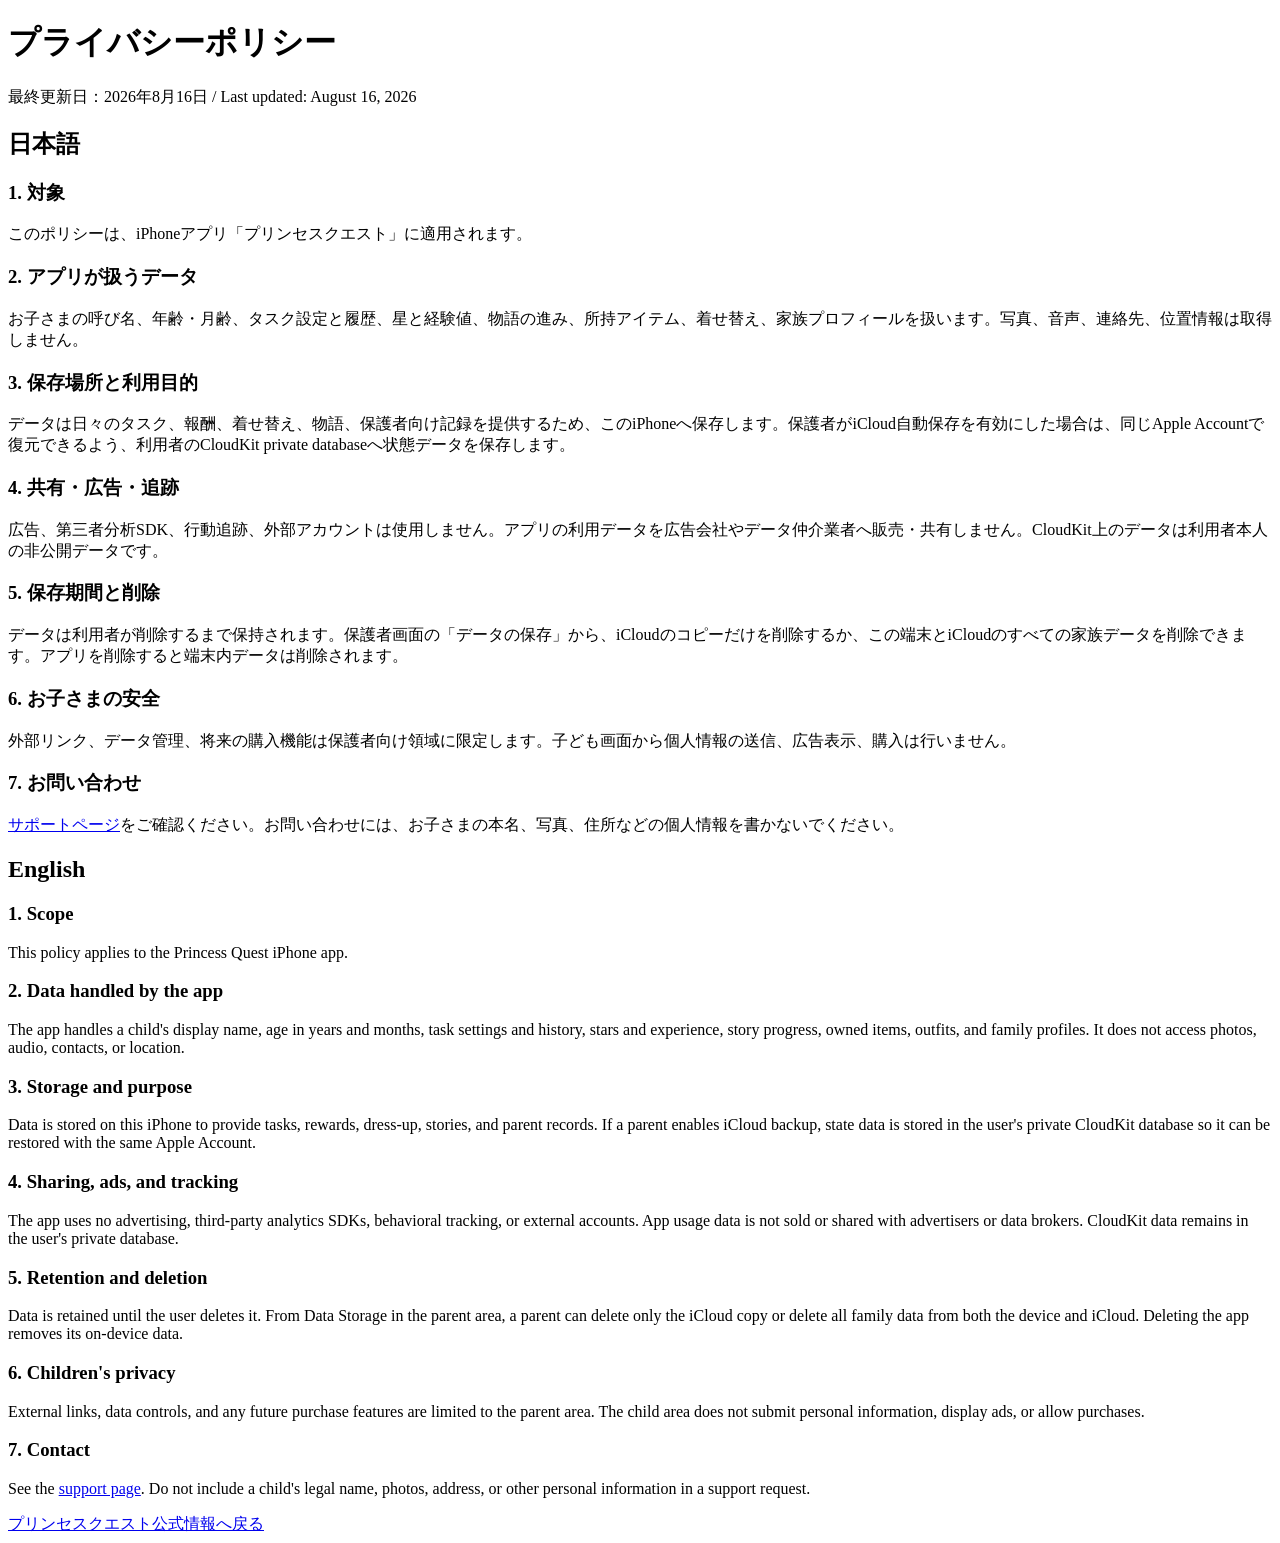
==== privacy/index.html @ f5a51528 "Add Princess Quest privacy terms and support pages" ====
<!doctype html>
<html lang="ja">
<head><meta charset="utf-8"><meta name="viewport" content="width=device-width,initial-scale=1"><title>プライバシーポリシー | プリンセスクエスト</title><link rel="stylesheet" href="/princess-quest-support/style.css"></head>
<body><main>
  <h1>プライバシーポリシー</h1>
  <p class="updated">最終更新日：2026年8月16日 / Last updated: August 16, 2026</p>
  <h2>日本語</h2>
  <h3>1. 対象</h3><p>このポリシーは、iPhoneアプリ「プリンセスクエスト」に適用されます。</p>
  <h3>2. アプリが扱うデータ</h3><p>お子さまの呼び名、年齢・月齢、タスク設定と履歴、星と経験値、物語の進み、所持アイテム、着せ替え、家族プロフィールを扱います。写真、音声、連絡先、位置情報は取得しません。</p>
  <h3>3. 保存場所と利用目的</h3><p>データは日々のタスク、報酬、着せ替え、物語、保護者向け記録を提供するため、このiPhoneへ保存します。保護者がiCloud自動保存を有効にした場合は、同じApple Accountで復元できるよう、利用者のCloudKit private databaseへ状態データを保存します。</p>
  <h3>4. 共有・広告・追跡</h3><p>広告、第三者分析SDK、行動追跡、外部アカウントは使用しません。アプリの利用データを広告会社やデータ仲介業者へ販売・共有しません。CloudKit上のデータは利用者本人の非公開データです。</p>
  <h3>5. 保存期間と削除</h3><p>データは利用者が削除するまで保持されます。保護者画面の「データの保存」から、iCloudのコピーだけを削除するか、この端末とiCloudのすべての家族データを削除できます。アプリを削除すると端末内データは削除されます。</p>
  <h3>6. お子さまの安全</h3><p>外部リンク、データ管理、将来の購入機能は保護者向け領域に限定します。子ども画面から個人情報の送信、広告表示、購入は行いません。</p>
  <h3>7. お問い合わせ</h3><p><a href="/princess-quest-support/support/">サポートページ</a>をご確認ください。お問い合わせには、お子さまの本名、写真、住所などの個人情報を書かないでください。</p>

  <h2>English</h2>
  <h3>1. Scope</h3><p class="en">This policy applies to the Princess Quest iPhone app.</p>
  <h3>2. Data handled by the app</h3><p class="en">The app handles a child's display name, age in years and months, task settings and history, stars and experience, story progress, owned items, outfits, and family profiles. It does not access photos, audio, contacts, or location.</p>
  <h3>3. Storage and purpose</h3><p class="en">Data is stored on this iPhone to provide tasks, rewards, dress-up, stories, and parent records. If a parent enables iCloud backup, state data is stored in the user's private CloudKit database so it can be restored with the same Apple Account.</p>
  <h3>4. Sharing, ads, and tracking</h3><p class="en">The app uses no advertising, third-party analytics SDKs, behavioral tracking, or external accounts. App usage data is not sold or shared with advertisers or data brokers. CloudKit data remains in the user's private database.</p>
  <h3>5. Retention and deletion</h3><p class="en">Data is retained until the user deletes it. From Data Storage in the parent area, a parent can delete only the iCloud copy or delete all family data from both the device and iCloud. Deleting the app removes its on-device data.</p>
  <h3>6. Children's privacy</h3><p class="en">External links, data controls, and any future purchase features are limited to the parent area. The child area does not submit personal information, display ads, or allow purchases.</p>
  <h3>7. Contact</h3><p class="en">See the <a href="/princess-quest-support/support/">support page</a>. Do not include a child's legal name, photos, address, or other personal information in a support request.</p>
  <footer><a href="/princess-quest-support/">プリンセスクエスト公式情報へ戻る</a></footer>
</main></body></html>
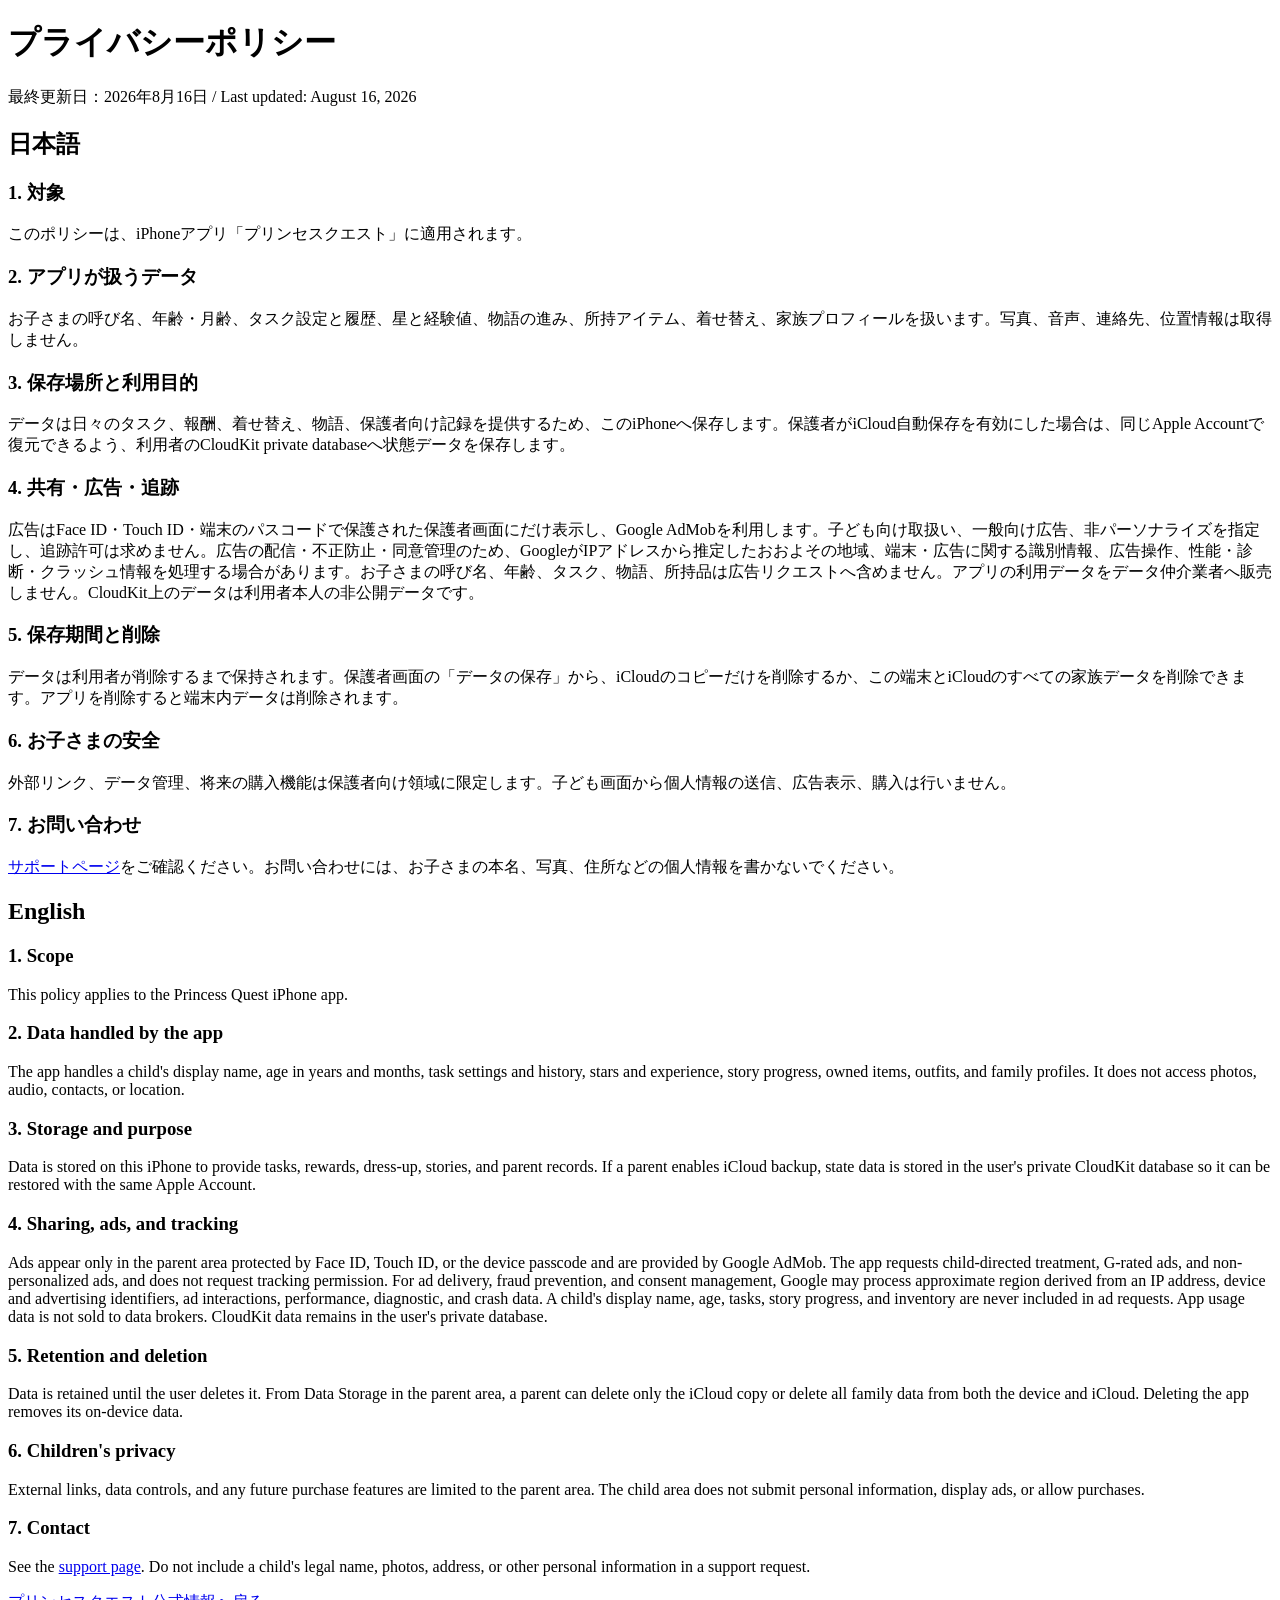
==== commit be63bc65: "Update privacy policy for parent-area ads" ====
--- a/privacy/index.html
+++ b/privacy/index.html
@@ -8,7 +8,7 @@
   <h3>1. 対象</h3><p>このポリシーは、iPhoneアプリ「プリンセスクエスト」に適用されます。</p>
   <h3>2. アプリが扱うデータ</h3><p>お子さまの呼び名、年齢・月齢、タスク設定と履歴、星と経験値、物語の進み、所持アイテム、着せ替え、家族プロフィールを扱います。写真、音声、連絡先、位置情報は取得しません。</p>
   <h3>3. 保存場所と利用目的</h3><p>データは日々のタスク、報酬、着せ替え、物語、保護者向け記録を提供するため、このiPhoneへ保存します。保護者がiCloud自動保存を有効にした場合は、同じApple Accountで復元できるよう、利用者のCloudKit private databaseへ状態データを保存します。</p>
-  <h3>4. 共有・広告・追跡</h3><p>広告、第三者分析SDK、行動追跡、外部アカウントは使用しません。アプリの利用データを広告会社やデータ仲介業者へ販売・共有しません。CloudKit上のデータは利用者本人の非公開データです。</p>
+  <h3>4. 共有・広告・追跡</h3><p>広告はFace ID・Touch ID・端末のパスコードで保護された保護者画面にだけ表示し、Google AdMobを利用します。子ども向け取扱い、一般向け広告、非パーソナライズを指定し、追跡許可は求めません。広告の配信・不正防止・同意管理のため、GoogleがIPアドレスから推定したおおよその地域、端末・広告に関する識別情報、広告操作、性能・診断・クラッシュ情報を処理する場合があります。お子さまの呼び名、年齢、タスク、物語、所持品は広告リクエストへ含めません。アプリの利用データをデータ仲介業者へ販売しません。CloudKit上のデータは利用者本人の非公開データです。</p>
   <h3>5. 保存期間と削除</h3><p>データは利用者が削除するまで保持されます。保護者画面の「データの保存」から、iCloudのコピーだけを削除するか、この端末とiCloudのすべての家族データを削除できます。アプリを削除すると端末内データは削除されます。</p>
   <h3>6. お子さまの安全</h3><p>外部リンク、データ管理、将来の購入機能は保護者向け領域に限定します。子ども画面から個人情報の送信、広告表示、購入は行いません。</p>
   <h3>7. お問い合わせ</h3><p><a href="/princess-quest-support/support/">サポートページ</a>をご確認ください。お問い合わせには、お子さまの本名、写真、住所などの個人情報を書かないでください。</p>
@@ -17,10 +17,9 @@
   <h3>1. Scope</h3><p class="en">This policy applies to the Princess Quest iPhone app.</p>
   <h3>2. Data handled by the app</h3><p class="en">The app handles a child's display name, age in years and months, task settings and history, stars and experience, story progress, owned items, outfits, and family profiles. It does not access photos, audio, contacts, or location.</p>
   <h3>3. Storage and purpose</h3><p class="en">Data is stored on this iPhone to provide tasks, rewards, dress-up, stories, and parent records. If a parent enables iCloud backup, state data is stored in the user's private CloudKit database so it can be restored with the same Apple Account.</p>
-  <h3>4. Sharing, ads, and tracking</h3><p class="en">The app uses no advertising, third-party analytics SDKs, behavioral tracking, or external accounts. App usage data is not sold or shared with advertisers or data brokers. CloudKit data remains in the user's private database.</p>
+  <h3>4. Sharing, ads, and tracking</h3><p class="en">Ads appear only in the parent area protected by Face ID, Touch ID, or the device passcode and are provided by Google AdMob. The app requests child-directed treatment, G-rated ads, and non-personalized ads, and does not request tracking permission. For ad delivery, fraud prevention, and consent management, Google may process approximate region derived from an IP address, device and advertising identifiers, ad interactions, performance, diagnostic, and crash data. A child's display name, age, tasks, story progress, and inventory are never included in ad requests. App usage data is not sold to data brokers. CloudKit data remains in the user's private database.</p>
   <h3>5. Retention and deletion</h3><p class="en">Data is retained until the user deletes it. From Data Storage in the parent area, a parent can delete only the iCloud copy or delete all family data from both the device and iCloud. Deleting the app removes its on-device data.</p>
   <h3>6. Children's privacy</h3><p class="en">External links, data controls, and any future purchase features are limited to the parent area. The child area does not submit personal information, display ads, or allow purchases.</p>
   <h3>7. Contact</h3><p class="en">See the <a href="/princess-quest-support/support/">support page</a>. Do not include a child's legal name, photos, address, or other personal information in a support request.</p>
   <footer><a href="/princess-quest-support/">プリンセスクエスト公式情報へ戻る</a></footer>
 </main></body></html>
-
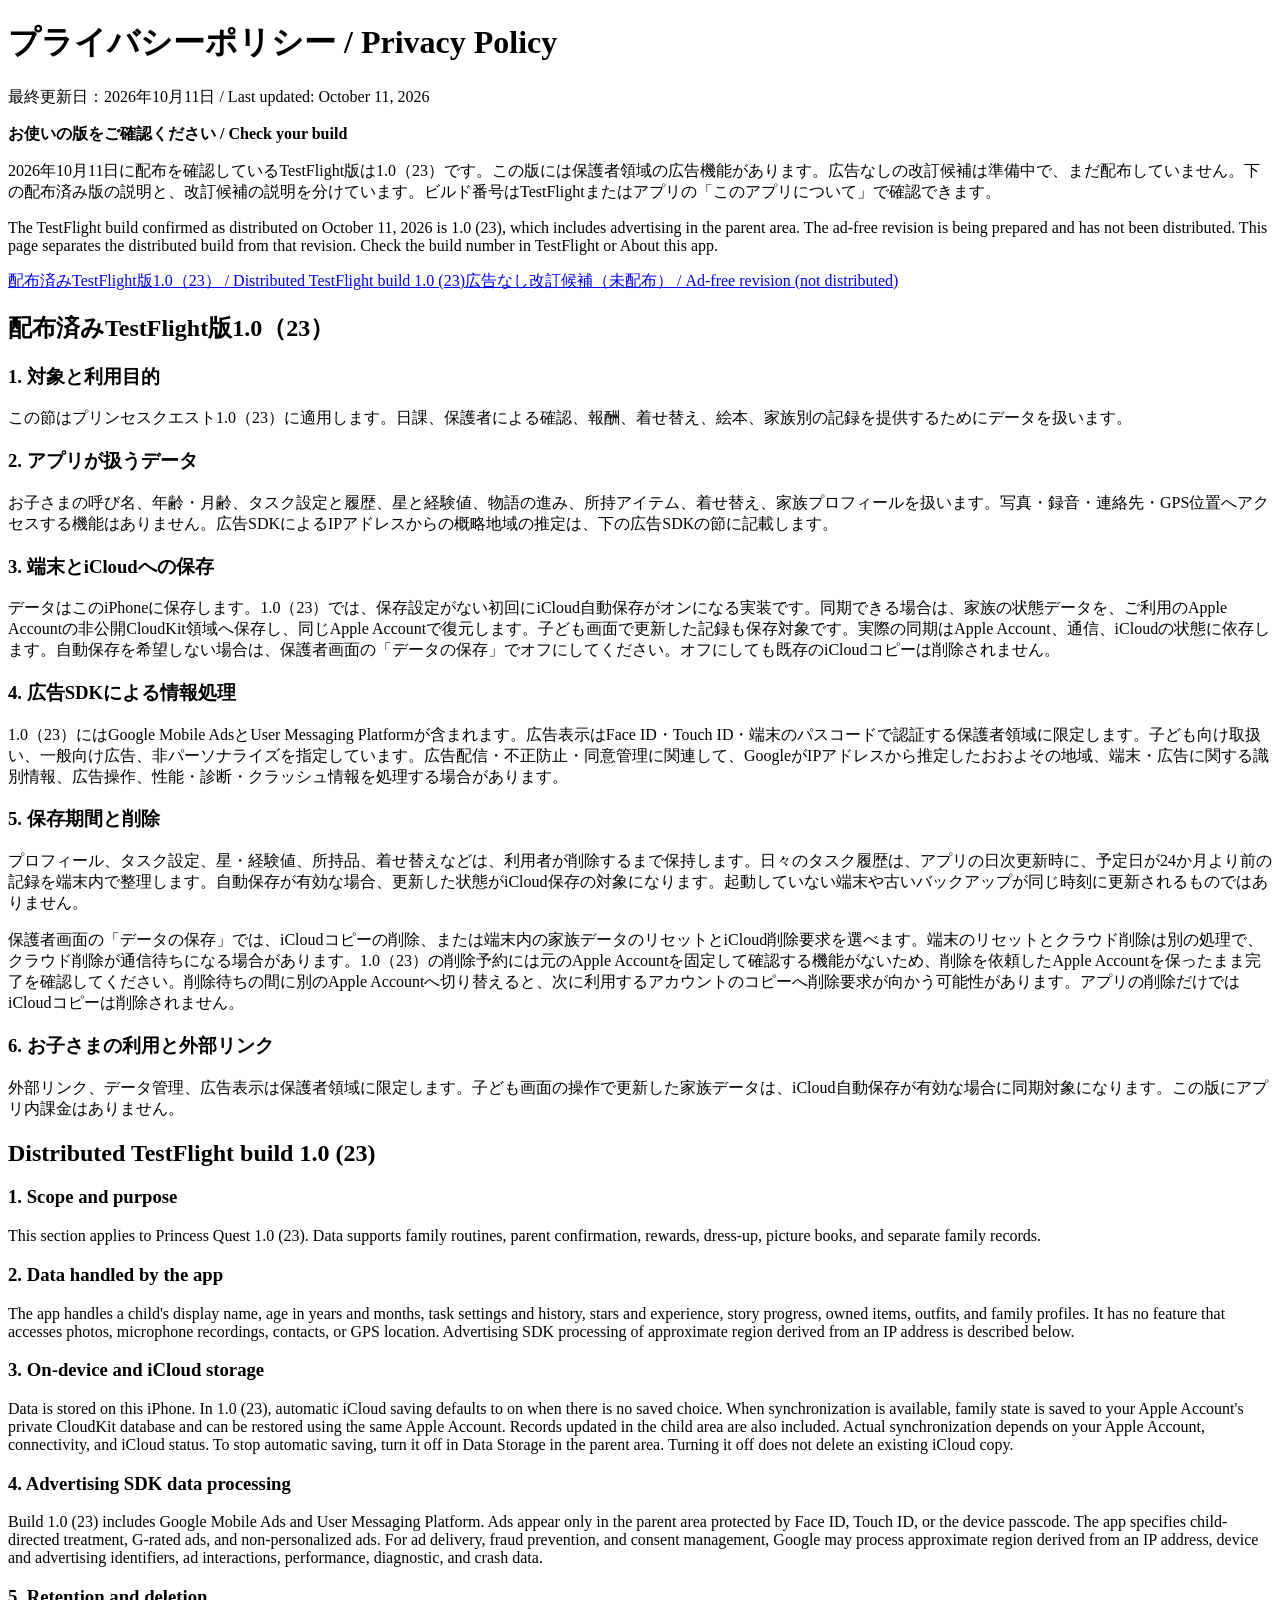
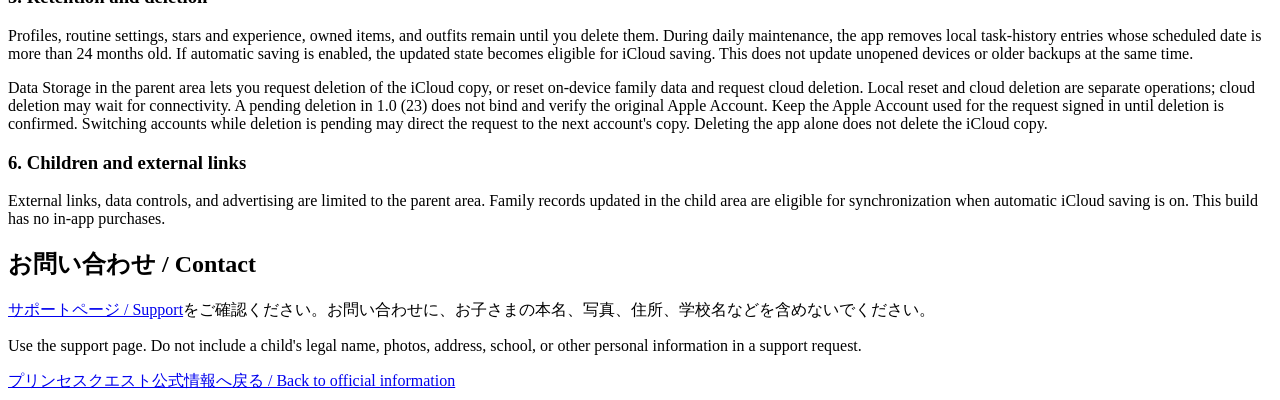
==== commit a5e93906: "Clarify privacy and support for distributed build23 and ad-free revision" ====
--- a/privacy/index.html
+++ b/privacy/index.html
@@ -2,24 +2,47 @@
 <html lang="ja">
 <head><meta charset="utf-8"><meta name="viewport" content="width=device-width,initial-scale=1"><title>プライバシーポリシー | プリンセスクエスト</title><link rel="stylesheet" href="/princess-quest-support/style.css"></head>
 <body><main>
-  <h1>プライバシーポリシー</h1>
-  <p class="updated">最終更新日：2026年8月16日 / Last updated: August 16, 2026</p>
-  <h2>日本語</h2>
-  <h3>1. 対象</h3><p>このポリシーは、iPhoneアプリ「プリンセスクエスト」に適用されます。</p>
-  <h3>2. アプリが扱うデータ</h3><p>お子さまの呼び名、年齢・月齢、タスク設定と履歴、星と経験値、物語の進み、所持アイテム、着せ替え、家族プロフィールを扱います。写真、音声、連絡先、位置情報は取得しません。</p>
-  <h3>3. 保存場所と利用目的</h3><p>データは日々のタスク、報酬、着せ替え、物語、保護者向け記録を提供するため、このiPhoneへ保存します。保護者がiCloud自動保存を有効にした場合は、同じApple Accountで復元できるよう、利用者のCloudKit private databaseへ状態データを保存します。</p>
-  <h3>4. 共有・広告・追跡</h3><p>広告はFace ID・Touch ID・端末のパスコードで保護された保護者画面にだけ表示し、Google AdMobを利用します。子ども向け取扱い、一般向け広告、非パーソナライズを指定し、追跡許可は求めません。広告の配信・不正防止・同意管理のため、GoogleがIPアドレスから推定したおおよその地域、端末・広告に関する識別情報、広告操作、性能・診断・クラッシュ情報を処理する場合があります。お子さまの呼び名、年齢、タスク、物語、所持品は広告リクエストへ含めません。アプリの利用データをデータ仲介業者へ販売しません。CloudKit上のデータは利用者本人の非公開データです。</p>
-  <h3>5. 保存期間と削除</h3><p>データは利用者が削除するまで保持されます。保護者画面の「データの保存」から、iCloudのコピーだけを削除するか、この端末とiCloudのすべての家族データを削除できます。アプリを削除すると端末内データは削除されます。</p>
-  <h3>6. お子さまの安全</h3><p>外部リンク、データ管理、将来の購入機能は保護者向け領域に限定します。子ども画面から個人情報の送信、広告表示、購入は行いません。</p>
-  <h3>7. お問い合わせ</h3><p><a href="/princess-quest-support/support/">サポートページ</a>をご確認ください。お問い合わせには、お子さまの本名、写真、住所などの個人情報を書かないでください。</p>
+  <h1>プライバシーポリシー / Privacy Policy</h1>
+  <p class="updated">最終更新日：2026年10月11日 / Last updated: October 11, 2026</p>
+  <div class="notice">
+    <strong>お使いの版をご確認ください / Check your build</strong>
+    <p>2026年10月11日に配布を確認しているTestFlight版は1.0（23）です。この版には保護者領域の広告機能があります。広告なしの改訂候補は準備中で、まだ配布していません。下の配布済み版の説明と、改訂候補の説明を分けています。ビルド番号はTestFlightまたはアプリの「このアプリについて」で確認できます。</p>
+    <p class="en" lang="en">The TestFlight build confirmed as distributed on October 11, 2026 is 1.0 (23), which includes advertising in the parent area. The ad-free revision is being prepared and has not been distributed. This page separates the distributed build from that revision. Check the build number in TestFlight or About this app.</p>
+  </div>
+  <nav><a href="#build23">配布済みTestFlight版1.0（23） / Distributed TestFlight build 1.0 (23)</a><a href="/princess-quest-support/privacy/ad-free-update/">広告なし改訂候補（未配布） / Ad-free revision (not distributed)</a></nav>
 
-  <h2>English</h2>
-  <h3>1. Scope</h3><p class="en">This policy applies to the Princess Quest iPhone app.</p>
-  <h3>2. Data handled by the app</h3><p class="en">The app handles a child's display name, age in years and months, task settings and history, stars and experience, story progress, owned items, outfits, and family profiles. It does not access photos, audio, contacts, or location.</p>
-  <h3>3. Storage and purpose</h3><p class="en">Data is stored on this iPhone to provide tasks, rewards, dress-up, stories, and parent records. If a parent enables iCloud backup, state data is stored in the user's private CloudKit database so it can be restored with the same Apple Account.</p>
-  <h3>4. Sharing, ads, and tracking</h3><p class="en">Ads appear only in the parent area protected by Face ID, Touch ID, or the device passcode and are provided by Google AdMob. The app requests child-directed treatment, G-rated ads, and non-personalized ads, and does not request tracking permission. For ad delivery, fraud prevention, and consent management, Google may process approximate region derived from an IP address, device and advertising identifiers, ad interactions, performance, diagnostic, and crash data. A child's display name, age, tasks, story progress, and inventory are never included in ad requests. App usage data is not sold to data brokers. CloudKit data remains in the user's private database.</p>
-  <h3>5. Retention and deletion</h3><p class="en">Data is retained until the user deletes it. From Data Storage in the parent area, a parent can delete only the iCloud copy or delete all family data from both the device and iCloud. Deleting the app removes its on-device data.</p>
-  <h3>6. Children's privacy</h3><p class="en">External links, data controls, and any future purchase features are limited to the parent area. The child area does not submit personal information, display ads, or allow purchases.</p>
-  <h3>7. Contact</h3><p class="en">See the <a href="/princess-quest-support/support/">support page</a>. Do not include a child's legal name, photos, address, or other personal information in a support request.</p>
-  <footer><a href="/princess-quest-support/">プリンセスクエスト公式情報へ戻る</a></footer>
+  <h2 id="build23">配布済みTestFlight版1.0（23）</h2>
+  <h3>1. 対象と利用目的</h3>
+  <p>この節はプリンセスクエスト1.0（23）に適用します。日課、保護者による確認、報酬、着せ替え、絵本、家族別の記録を提供するためにデータを扱います。</p>
+  <h3>2. アプリが扱うデータ</h3>
+  <p>お子さまの呼び名、年齢・月齢、タスク設定と履歴、星と経験値、物語の進み、所持アイテム、着せ替え、家族プロフィールを扱います。写真・録音・連絡先・GPS位置へアクセスする機能はありません。広告SDKによるIPアドレスからの概略地域の推定は、下の広告SDKの節に記載します。</p>
+  <h3>3. 端末とiCloudへの保存</h3>
+  <p>データはこのiPhoneに保存します。1.0（23）では、保存設定がない初回にiCloud自動保存がオンになる実装です。同期できる場合は、家族の状態データを、ご利用のApple Accountの非公開CloudKit領域へ保存し、同じApple Accountで復元します。子ども画面で更新した記録も保存対象です。実際の同期はApple Account、通信、iCloudの状態に依存します。自動保存を希望しない場合は、保護者画面の「データの保存」でオフにしてください。オフにしても既存のiCloudコピーは削除されません。</p>
+  <h3>4. 広告SDKによる情報処理</h3>
+  <p>1.0（23）にはGoogle Mobile AdsとUser Messaging Platformが含まれます。広告表示はFace ID・Touch ID・端末のパスコードで認証する保護者領域に限定します。子ども向け取扱い、一般向け広告、非パーソナライズを指定しています。広告配信・不正防止・同意管理に関連して、GoogleがIPアドレスから推定したおおよその地域、端末・広告に関する識別情報、広告操作、性能・診断・クラッシュ情報を処理する場合があります。</p>
+  <h3>5. 保存期間と削除</h3>
+  <p>プロフィール、タスク設定、星・経験値、所持品、着せ替えなどは、利用者が削除するまで保持します。日々のタスク履歴は、アプリの日次更新時に、予定日が24か月より前の記録を端末内で整理します。自動保存が有効な場合、更新した状態がiCloud保存の対象になります。起動していない端末や古いバックアップが同じ時刻に更新されるものではありません。</p>
+  <p>保護者画面の「データの保存」では、iCloudコピーの削除、または端末内の家族データのリセットとiCloud削除要求を選べます。端末のリセットとクラウド削除は別の処理で、クラウド削除が通信待ちになる場合があります。1.0（23）の削除予約には元のApple Accountを固定して確認する機能がないため、削除を依頼したApple Accountを保ったまま完了を確認してください。削除待ちの間に別のApple Accountへ切り替えると、次に利用するアカウントのコピーへ削除要求が向かう可能性があります。アプリの削除だけではiCloudコピーは削除されません。</p>
+  <h3>6. お子さまの利用と外部リンク</h3>
+  <p>外部リンク、データ管理、広告表示は保護者領域に限定します。子ども画面の操作で更新した家族データは、iCloud自動保存が有効な場合に同期対象になります。この版にアプリ内課金はありません。</p>
+
+  <h2>Distributed TestFlight build 1.0 (23)</h2>
+  <h3>1. Scope and purpose</h3>
+  <p class="en" lang="en">This section applies to Princess Quest 1.0 (23). Data supports family routines, parent confirmation, rewards, dress-up, picture books, and separate family records.</p>
+  <h3>2. Data handled by the app</h3>
+  <p class="en" lang="en">The app handles a child's display name, age in years and months, task settings and history, stars and experience, story progress, owned items, outfits, and family profiles. It has no feature that accesses photos, microphone recordings, contacts, or GPS location. Advertising SDK processing of approximate region derived from an IP address is described below.</p>
+  <h3>3. On-device and iCloud storage</h3>
+  <p class="en" lang="en">Data is stored on this iPhone. In 1.0 (23), automatic iCloud saving defaults to on when there is no saved choice. When synchronization is available, family state is saved to your Apple Account's private CloudKit database and can be restored using the same Apple Account. Records updated in the child area are also included. Actual synchronization depends on your Apple Account, connectivity, and iCloud status. To stop automatic saving, turn it off in Data Storage in the parent area. Turning it off does not delete an existing iCloud copy.</p>
+  <h3>4. Advertising SDK data processing</h3>
+  <p class="en" lang="en">Build 1.0 (23) includes Google Mobile Ads and User Messaging Platform. Ads appear only in the parent area protected by Face ID, Touch ID, or the device passcode. The app specifies child-directed treatment, G-rated ads, and non-personalized ads. For ad delivery, fraud prevention, and consent management, Google may process approximate region derived from an IP address, device and advertising identifiers, ad interactions, performance, diagnostic, and crash data.</p>
+  <h3>5. Retention and deletion</h3>
+  <p class="en" lang="en">Profiles, routine settings, stars and experience, owned items, and outfits remain until you delete them. During daily maintenance, the app removes local task-history entries whose scheduled date is more than 24 months old. If automatic saving is enabled, the updated state becomes eligible for iCloud saving. This does not update unopened devices or older backups at the same time.</p>
+  <p class="en" lang="en">Data Storage in the parent area lets you request deletion of the iCloud copy, or reset on-device family data and request cloud deletion. Local reset and cloud deletion are separate operations; cloud deletion may wait for connectivity. A pending deletion in 1.0 (23) does not bind and verify the original Apple Account. Keep the Apple Account used for the request signed in until deletion is confirmed. Switching accounts while deletion is pending may direct the request to the next account's copy. Deleting the app alone does not delete the iCloud copy.</p>
+  <h3>6. Children and external links</h3>
+  <p class="en" lang="en">External links, data controls, and advertising are limited to the parent area. Family records updated in the child area are eligible for synchronization when automatic iCloud saving is on. This build has no in-app purchases.</p>
+
+  <h2>お問い合わせ / Contact</h2>
+  <p><a href="/princess-quest-support/support/">サポートページ / Support</a>をご確認ください。お問い合わせに、お子さまの本名、写真、住所、学校名などを含めないでください。</p>
+  <p class="en" lang="en">Use the support page. Do not include a child's legal name, photos, address, school, or other personal information in a support request.</p>
+  <footer><a href="/princess-quest-support/">プリンセスクエスト公式情報へ戻る / Back to official information</a></footer>
 </main></body></html>
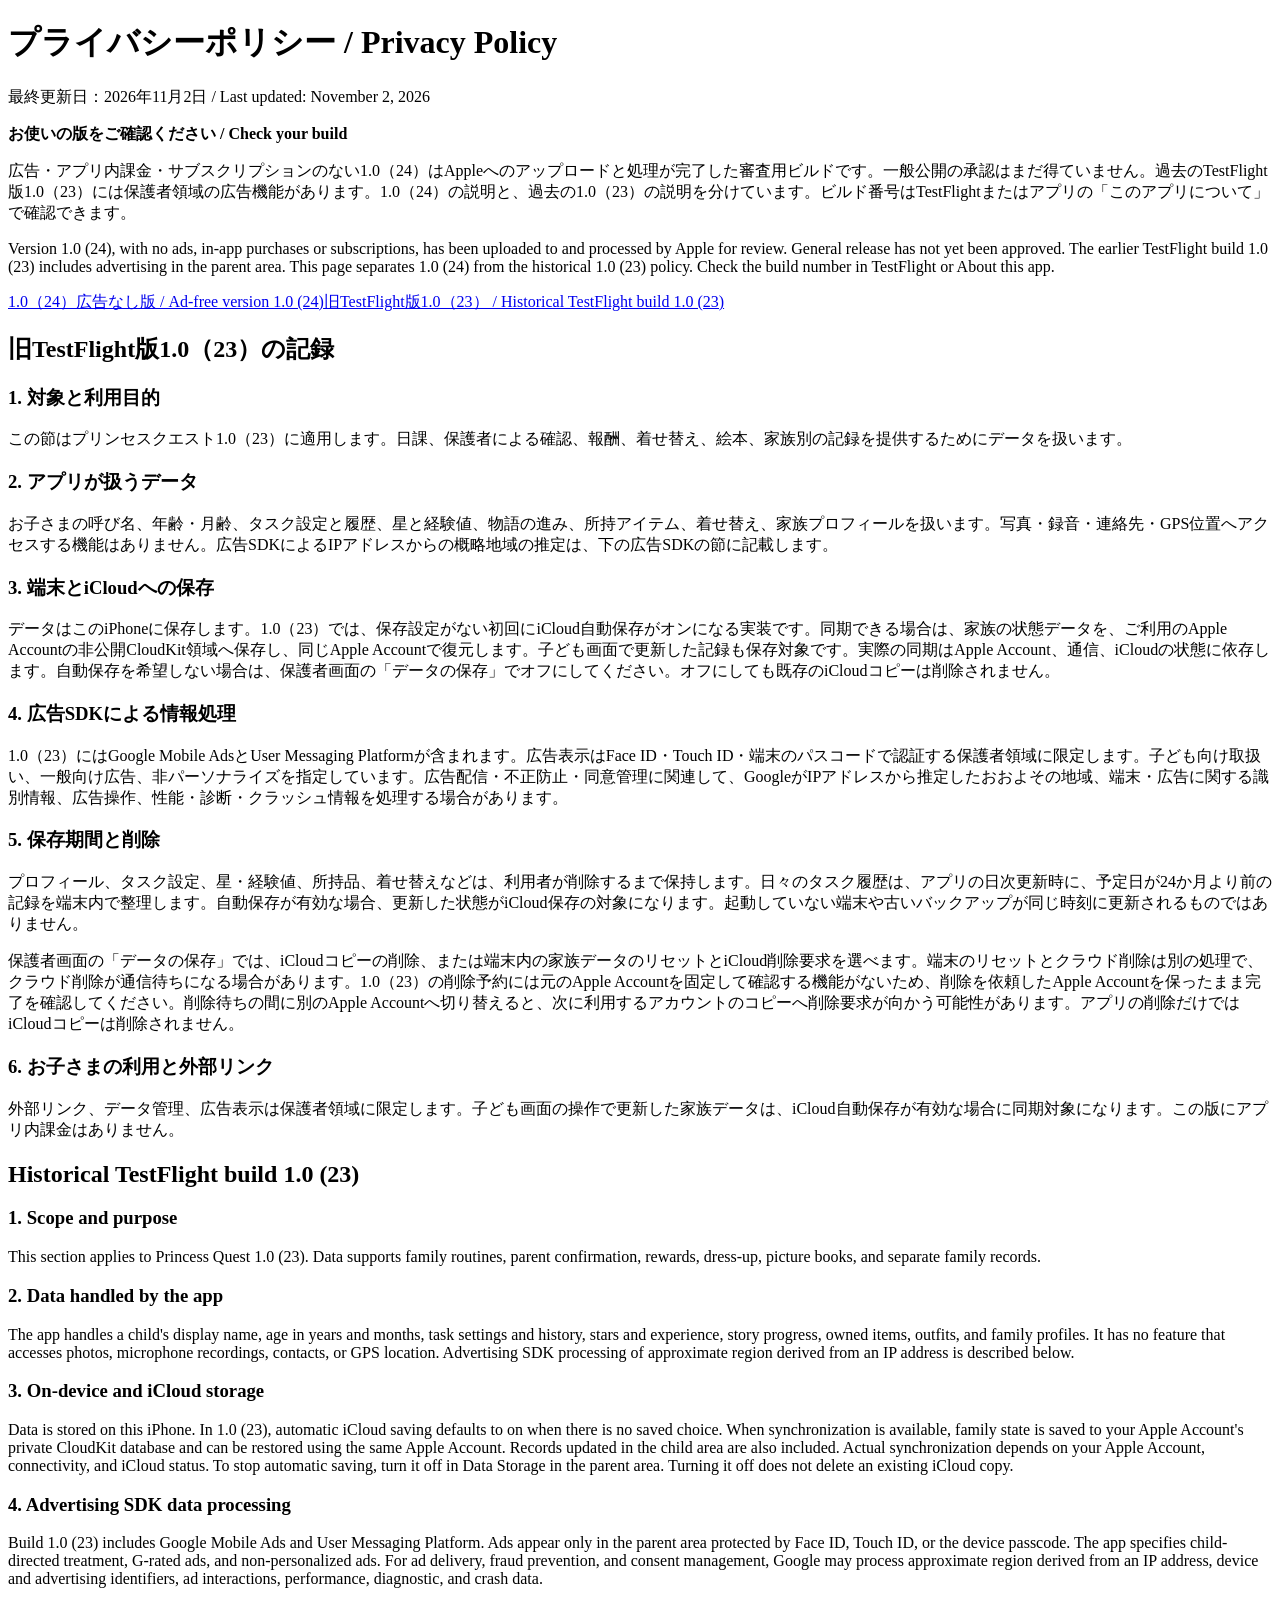
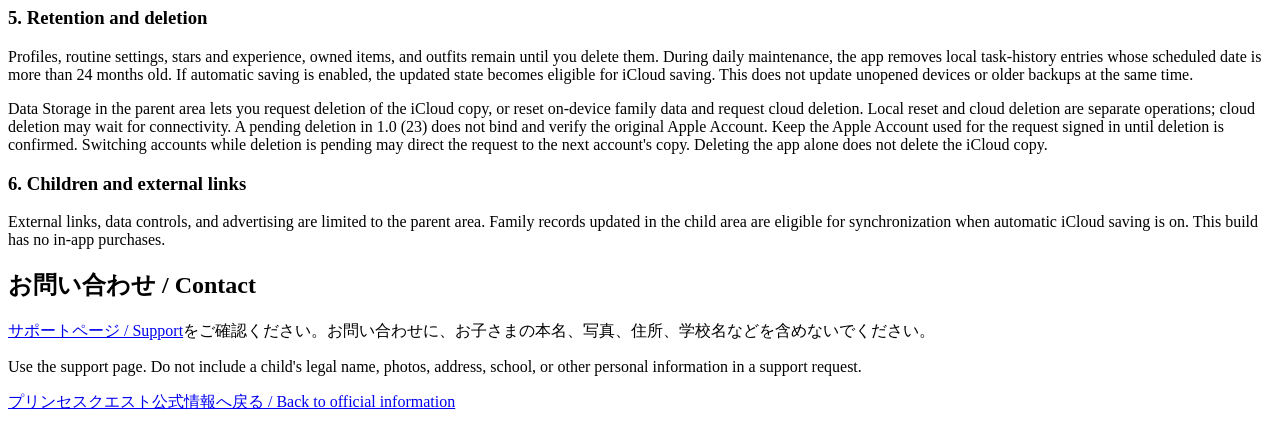
==== commit 963c0501: "Identify ad-free Build 24 and preserve historical Build 23 policy" ====
--- a/privacy/index.html
+++ b/privacy/index.html
@@ -3,15 +3,15 @@
 <head><meta charset="utf-8"><meta name="viewport" content="width=device-width,initial-scale=1"><title>プライバシーポリシー | プリンセスクエスト</title><link rel="stylesheet" href="/princess-quest-support/style.css"></head>
 <body><main>
   <h1>プライバシーポリシー / Privacy Policy</h1>
-  <p class="updated">最終更新日：2026年10月11日 / Last updated: October 11, 2026</p>
+  <p class="updated">最終更新日：2026年11月2日 / Last updated: November 2, 2026</p>
   <div class="notice">
     <strong>お使いの版をご確認ください / Check your build</strong>
-    <p>2026年10月11日に配布を確認しているTestFlight版は1.0（23）です。この版には保護者領域の広告機能があります。広告なしの改訂候補は準備中で、まだ配布していません。下の配布済み版の説明と、改訂候補の説明を分けています。ビルド番号はTestFlightまたはアプリの「このアプリについて」で確認できます。</p>
-    <p class="en" lang="en">The TestFlight build confirmed as distributed on October 11, 2026 is 1.0 (23), which includes advertising in the parent area. The ad-free revision is being prepared and has not been distributed. This page separates the distributed build from that revision. Check the build number in TestFlight or About this app.</p>
+    <p>広告・アプリ内課金・サブスクリプションのない1.0（24）はAppleへのアップロードと処理が完了した審査用ビルドです。一般公開の承認はまだ得ていません。過去のTestFlight版1.0（23）には保護者領域の広告機能があります。1.0（24）の説明と、過去の1.0（23）の説明を分けています。ビルド番号はTestFlightまたはアプリの「このアプリについて」で確認できます。</p>
+    <p class="en" lang="en">Version 1.0 (24), with no ads, in-app purchases or subscriptions, has been uploaded to and processed by Apple for review. General release has not yet been approved. The earlier TestFlight build 1.0 (23) includes advertising in the parent area. This page separates 1.0 (24) from the historical 1.0 (23) policy. Check the build number in TestFlight or About this app.</p>
   </div>
-  <nav><a href="#build23">配布済みTestFlight版1.0（23） / Distributed TestFlight build 1.0 (23)</a><a href="/princess-quest-support/privacy/ad-free-update/">広告なし改訂候補（未配布） / Ad-free revision (not distributed)</a></nav>
+  <nav><a href="/princess-quest-support/privacy/ad-free-update/">1.0（24）広告なし版 / Ad-free version 1.0 (24)</a><a href="#build23">旧TestFlight版1.0（23） / Historical TestFlight build 1.0 (23)</a></nav>
 
-  <h2 id="build23">配布済みTestFlight版1.0（23）</h2>
+  <h2 id="build23">旧TestFlight版1.0（23）の記録</h2>
   <h3>1. 対象と利用目的</h3>
   <p>この節はプリンセスクエスト1.0（23）に適用します。日課、保護者による確認、報酬、着せ替え、絵本、家族別の記録を提供するためにデータを扱います。</p>
   <h3>2. アプリが扱うデータ</h3>
@@ -26,7 +26,7 @@
   <h3>6. お子さまの利用と外部リンク</h3>
   <p>外部リンク、データ管理、広告表示は保護者領域に限定します。子ども画面の操作で更新した家族データは、iCloud自動保存が有効な場合に同期対象になります。この版にアプリ内課金はありません。</p>
 
-  <h2>Distributed TestFlight build 1.0 (23)</h2>
+  <h2>Historical TestFlight build 1.0 (23)</h2>
   <h3>1. Scope and purpose</h3>
   <p class="en" lang="en">This section applies to Princess Quest 1.0 (23). Data supports family routines, parent confirmation, rewards, dress-up, picture books, and separate family records.</p>
   <h3>2. Data handled by the app</h3>
